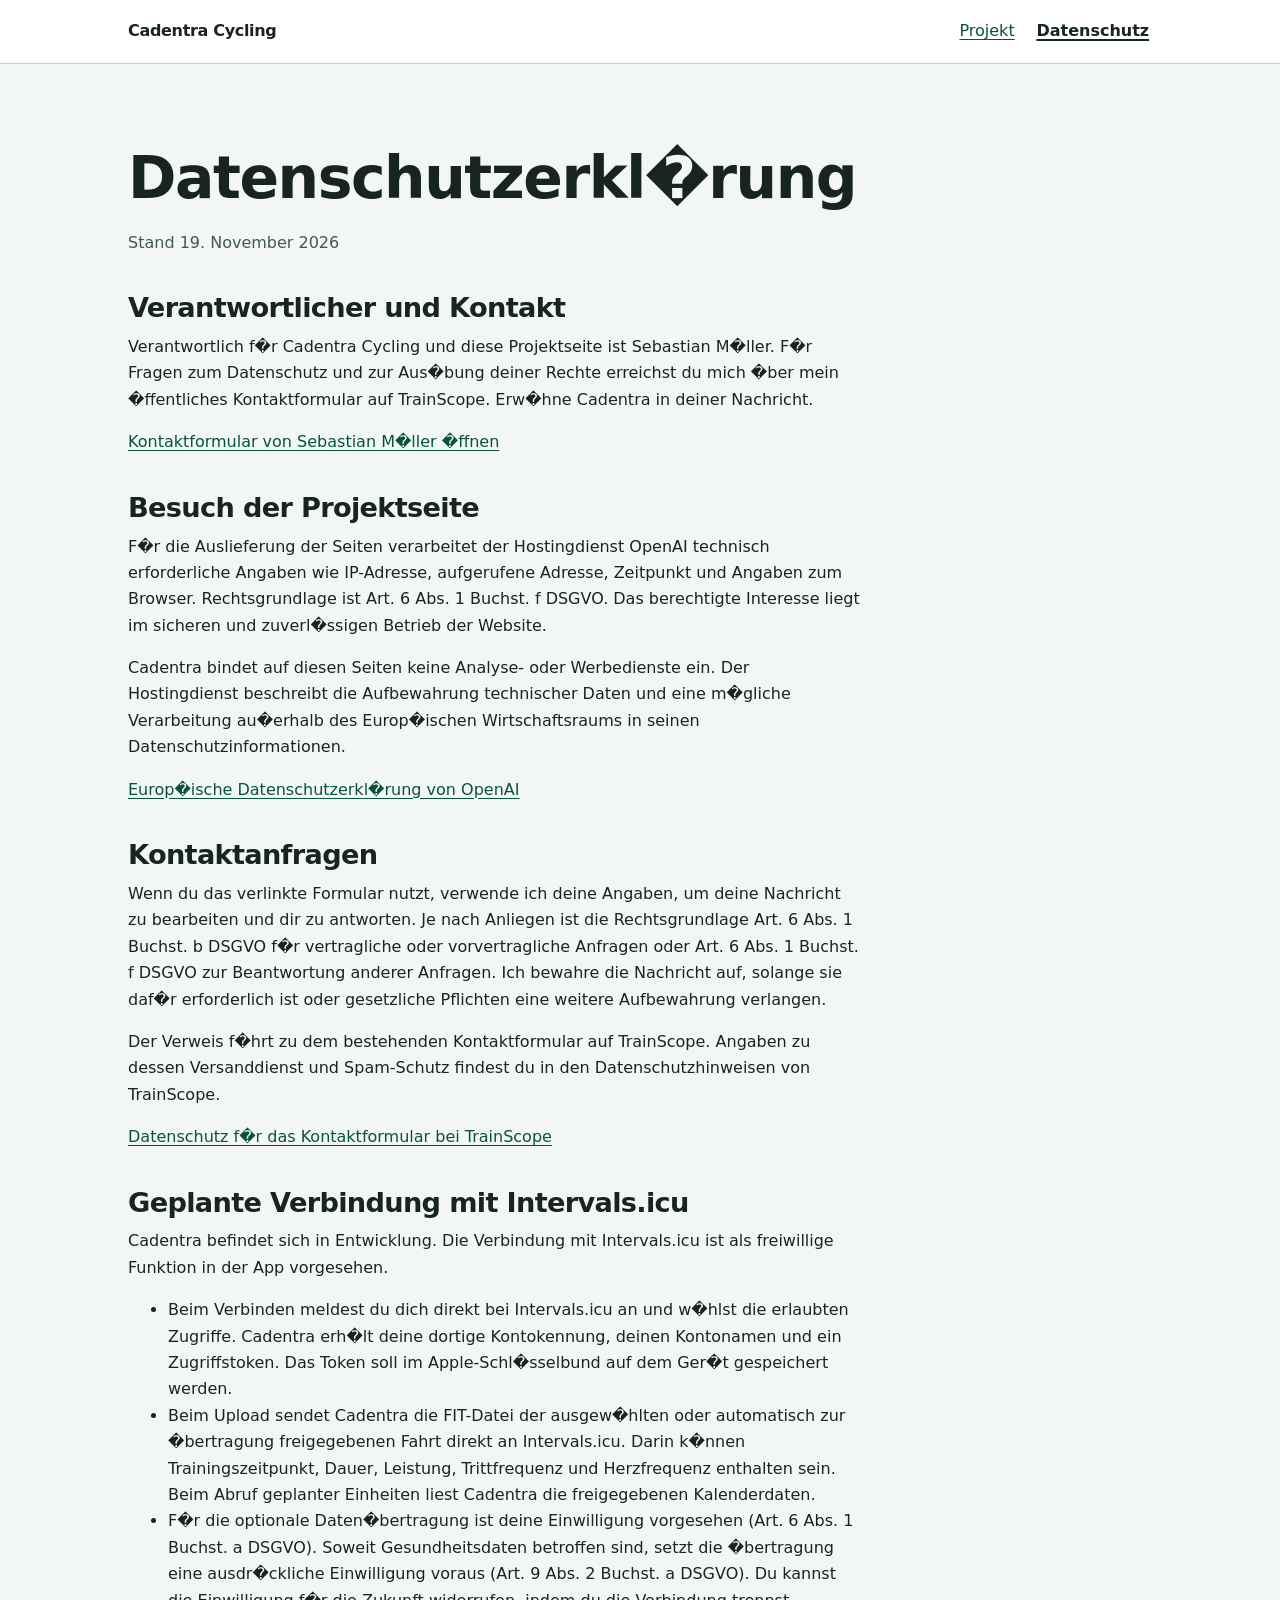
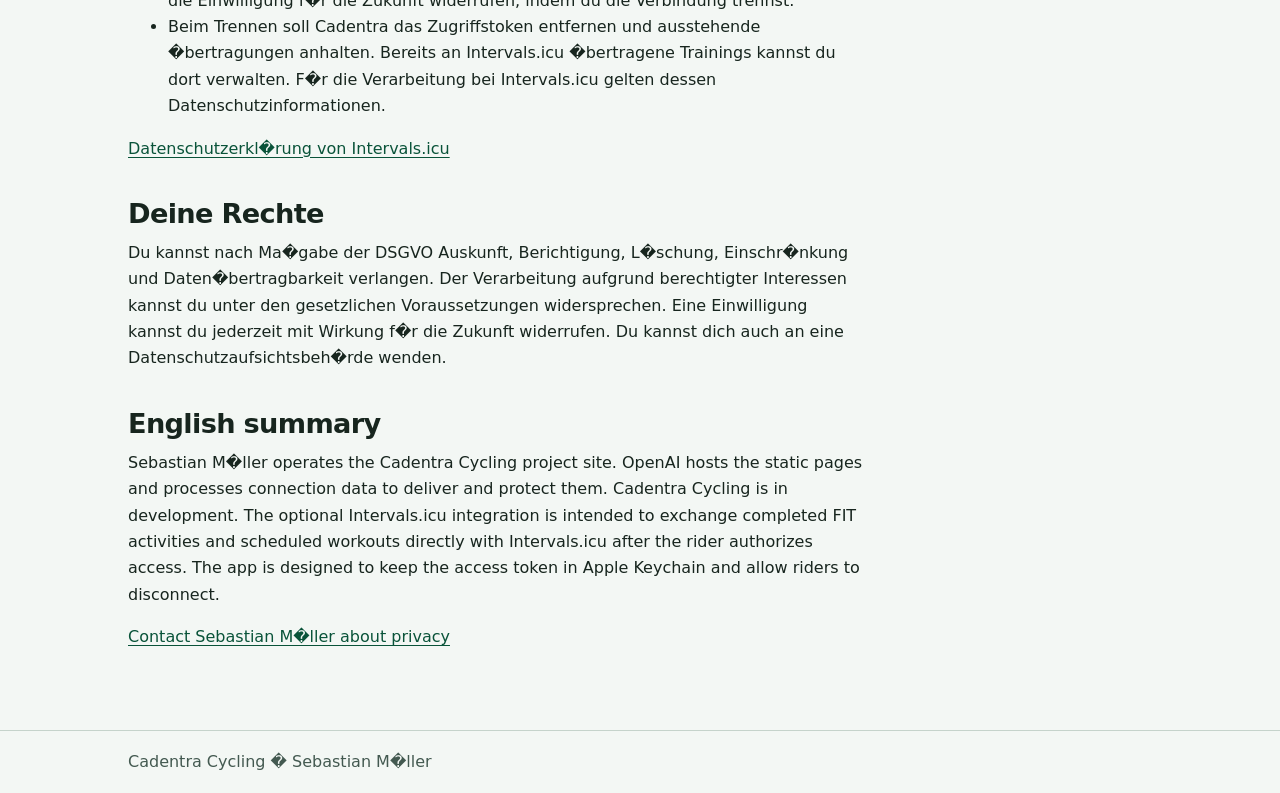
==== datenschutz.html @ d2bd7c32 "Cadentra-Projektseite und Datenschutzerklärung hinzufügen" ====
<!doctype html>
<html lang="de">
<head>
  <meta charset="utf-8">
  <meta name="viewport" content="width=device-width, initial-scale=1">
  <title>Datenschutzerkl�rung - Cadentra Cycling</title>
  <meta name="description" content="Datenschutzerkl�rung f�r die Cadentra-Projektseite und Informationen zur geplanten Intervals.icu-Verbindung.">
  <link rel="stylesheet" href="./styles.css">
</head>
<body>
  <a class="skip" href="#main">Zum Hauptinhalt</a>
  <header class="site-header">
    <div class="wrap header-inner">
      <span class="brand">Cadentra Cycling</span>
      <nav aria-label="Hauptnavigation">
        <ul>
          <li><a href="./">Projekt</a></li>
          <li><a href="./datenschutz.html" aria-current="page">Datenschutz</a></li>
        </ul>
      </nav>
    </div>
  </header>
  <main id="main" class="wrap policy" tabindex="-1">
    <div class="copy">
      <h1>Datenschutzerkl�rung</h1>
      <p class="meta">Stand <time datetime="2026-11-19">19. November 2026</time></p>

      <h2>Verantwortlicher und Kontakt</h2>
      <p>Verantwortlich f�r Cadentra Cycling und diese Projektseite ist Sebastian M�ller. F�r Fragen zum Datenschutz und zur Aus�bung deiner Rechte erreichst du mich �ber mein �ffentliches Kontaktformular auf TrainScope. Erw�hne Cadentra in deiner Nachricht.</p>
      <p><a href="https://trainscope.app/?page=contact">Kontaktformular von Sebastian M�ller �ffnen</a></p>

      <h2>Besuch der Projektseite</h2>
      <p>F�r die Auslieferung der Seiten verarbeitet der Hostingdienst OpenAI technisch erforderliche Angaben wie IP-Adresse, aufgerufene Adresse, Zeitpunkt und Angaben zum Browser. Rechtsgrundlage ist Art. 6 Abs. 1 Buchst. f DSGVO. Das berechtigte Interesse liegt im sicheren und zuverl�ssigen Betrieb der Website.</p>
      <p>Cadentra bindet auf diesen Seiten keine Analyse- oder Werbedienste ein. Der Hostingdienst beschreibt die Aufbewahrung technischer Daten und eine m�gliche Verarbeitung au�erhalb des Europ�ischen Wirtschaftsraums in seinen Datenschutzinformationen.</p>
      <p><a href="https://openai.com/policies/eu-privacy-policy/">Europ�ische Datenschutzerkl�rung von OpenAI</a></p>

      <h2>Kontaktanfragen</h2>
      <p>Wenn du das verlinkte Formular nutzt, verwende ich deine Angaben, um deine Nachricht zu bearbeiten und dir zu antworten. Je nach Anliegen ist die Rechtsgrundlage Art. 6 Abs. 1 Buchst. b DSGVO f�r vertragliche oder vorvertragliche Anfragen oder Art. 6 Abs. 1 Buchst. f DSGVO zur Beantwortung anderer Anfragen. Ich bewahre die Nachricht auf, solange sie daf�r erforderlich ist oder gesetzliche Pflichten eine weitere Aufbewahrung verlangen.</p>
      <p>Der Verweis f�hrt zu dem bestehenden Kontaktformular auf TrainScope. Angaben zu dessen Versanddienst und Spam-Schutz findest du in den Datenschutzhinweisen von TrainScope.</p>
      <p><a href="https://trainscope.app/?page=privacy">Datenschutz f�r das Kontaktformular bei TrainScope</a></p>

      <h2>Geplante Verbindung mit Intervals.icu</h2>
      <p>Cadentra befindet sich in Entwicklung. Die Verbindung mit Intervals.icu ist als freiwillige Funktion in der App vorgesehen.</p>
      <ul>
        <li>Beim Verbinden meldest du dich direkt bei Intervals.icu an und w�hlst die erlaubten Zugriffe. Cadentra erh�lt deine dortige Kontokennung, deinen Kontonamen und ein Zugriffstoken. Das Token soll im Apple-Schl�sselbund auf dem Ger�t gespeichert werden.</li>
        <li>Beim Upload sendet Cadentra die FIT-Datei der ausgew�hlten oder automatisch zur �bertragung freigegebenen Fahrt direkt an Intervals.icu. Darin k�nnen Trainingszeitpunkt, Dauer, Leistung, Trittfrequenz und Herzfrequenz enthalten sein. Beim Abruf geplanter Einheiten liest Cadentra die freigegebenen Kalenderdaten.</li>
        <li>F�r die optionale Daten�bertragung ist deine Einwilligung vorgesehen (Art. 6 Abs. 1 Buchst. a DSGVO). Soweit Gesundheitsdaten betroffen sind, setzt die �bertragung eine ausdr�ckliche Einwilligung voraus (Art. 9 Abs. 2 Buchst. a DSGVO). Du kannst die Einwilligung f�r die Zukunft widerrufen, indem du die Verbindung trennst.</li>
        <li>Beim Trennen soll Cadentra das Zugriffstoken entfernen und ausstehende �bertragungen anhalten. Bereits an Intervals.icu �bertragene Trainings kannst du dort verwalten. F�r die Verarbeitung bei Intervals.icu gelten dessen Datenschutzinformationen.</li>
      </ul>
      <p><a href="https://www.intervals.icu/privacy-policy/">Datenschutzerkl�rung von Intervals.icu</a></p>

      <h2>Deine Rechte</h2>
      <p>Du kannst nach Ma�gabe der DSGVO Auskunft, Berichtigung, L�schung, Einschr�nkung und Daten�bertragbarkeit verlangen. Der Verarbeitung aufgrund berechtigter Interessen kannst du unter den gesetzlichen Voraussetzungen widersprechen. Eine Einwilligung kannst du jederzeit mit Wirkung f�r die Zukunft widerrufen. Du kannst dich auch an eine Datenschutzaufsichtsbeh�rde wenden.</p>

      <div lang="en">
        <h2>English summary</h2>
        <p>Sebastian M�ller operates the Cadentra Cycling project site. OpenAI hosts the static pages and processes connection data to deliver and protect them. Cadentra Cycling is in development. The optional Intervals.icu integration is intended to exchange completed FIT activities and scheduled workouts directly with Intervals.icu after the rider authorizes access. The app is designed to keep the access token in Apple Keychain and allow riders to disconnect.</p>
        <p><a href="https://trainscope.app/?page=contact">Contact Sebastian M�ller about privacy</a></p>
      </div>
    </div>
  </main>
  <footer><div class="wrap">Cadentra Cycling � Sebastian M�ller</div></footer>
</body>
</html>
---- styles.css ----
:root {
  color-scheme: light;
  font-family: system-ui, -apple-system, "Segoe UI", sans-serif;
  color: #17251e;
  background: #f3f7f4;
  line-height: 1.65;
  --ink: #17251e;
  --muted: #435950;
  --border: #c5d3cb;
  --link: #095339;
  --width: 64rem;
}
* { box-sizing: border-box; }
body { margin: 0; }
a { color: var(--link); text-underline-offset: .19em; }
a:hover { text-decoration-thickness: .17em; }
:focus-visible { outline: .2rem solid #086750; outline-offset: .24rem; }
.skip {
  position: absolute;
  left: 1rem;
  top: 1rem;
  z-index: 1;
  padding: .65rem 1rem;
  background: white;
  color: var(--ink);
  transform: translateY(-200%);
}
.skip:focus { transform: none; }
.wrap { width: min(var(--width), calc(100% - 2.5rem)); margin-inline: auto; }
.site-header { border-bottom: 1px solid var(--border); background: #fff; }
.header-inner {
  display: flex;
  align-items: center;
  justify-content: space-between;
  flex-wrap: wrap;
  column-gap: 2rem;
  row-gap: .5rem;
  padding-block: .8rem;
}
.brand { font-weight: 760; letter-spacing: -.02em; }
nav ul { display: flex; flex-wrap: wrap; gap: .4rem 1rem; list-style: none; margin: 0; padding: 0; }
nav a { display: inline-block; padding: .35rem .18rem; }
nav [aria-current="page"] { color: var(--ink); font-weight: 720; text-decoration-thickness: .15em; }
main { padding-block: clamp(2rem, 7vw, 5rem); }
.hero {
  color: #f7fcf8;
  background: #15382a;
  border-radius: 1rem;
  padding: clamp(1.35rem, 5.5vw, 4.25rem);
}
h1, h2 { line-height: 1.19; letter-spacing: -.025em; }
h1 { font-size: clamp(2.25rem, 7vw, 4.6rem); margin: 0 0 1rem; overflow-wrap: anywhere; }
h2 { font-size: clamp(1.25rem, 4vw, 1.7rem); margin-block: 2.25rem .6rem; }
p, ul { margin-block: .6rem 1rem; }
p:last-child { margin-bottom: 0; }
.lead { font-size: clamp(1.12rem, 3vw, 1.38rem); max-width: 41rem; }
.hero a { color: #c9f6df; }
.hero a:focus-visible { outline-color: #c9f6df; }
.copy { max-width: 46rem; }
.project-copy { padding: .45rem clamp(0rem, 5.5vw, 4.25rem) 0; max-width: 53rem; }
.policy h1 { font-size: clamp(2.05rem, 6vw, 3.65rem); }
.meta, footer { color: var(--muted); }
footer { border-top: 1px solid var(--border); padding-block: 1.1rem; }
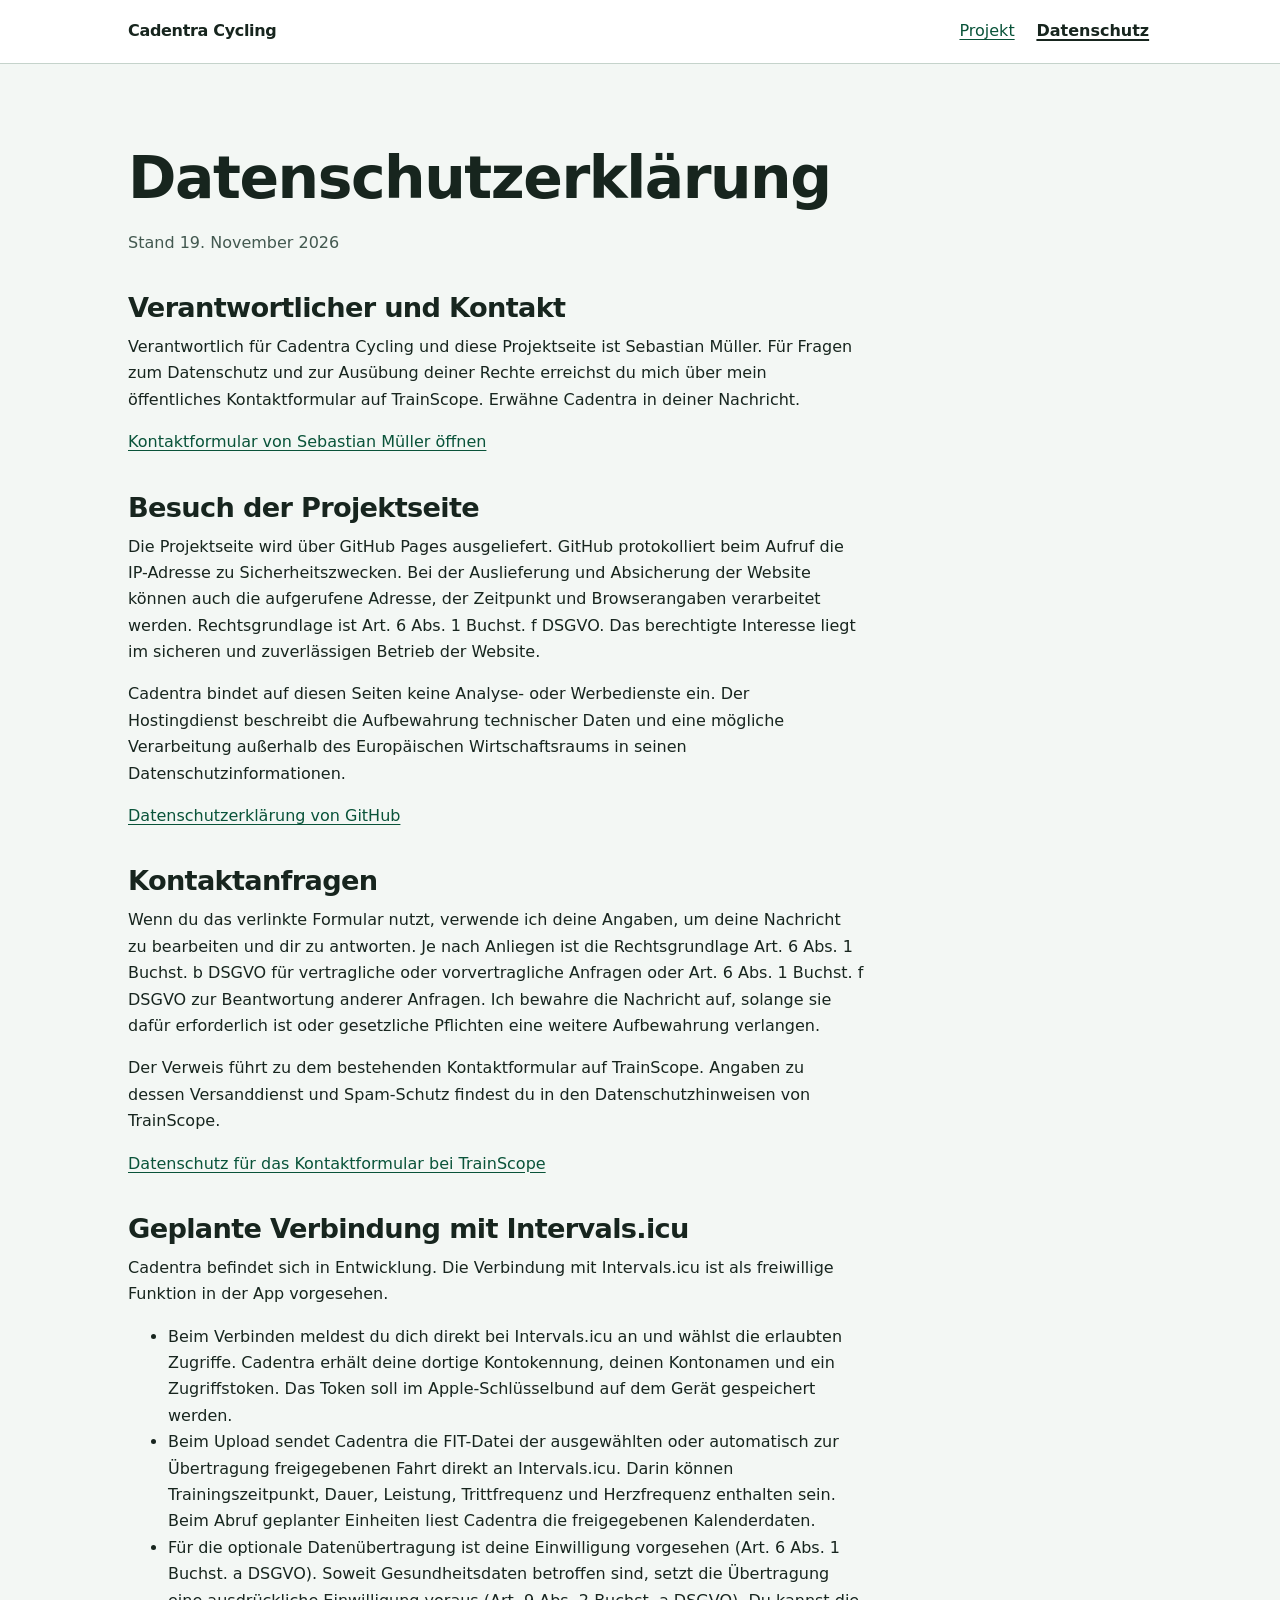
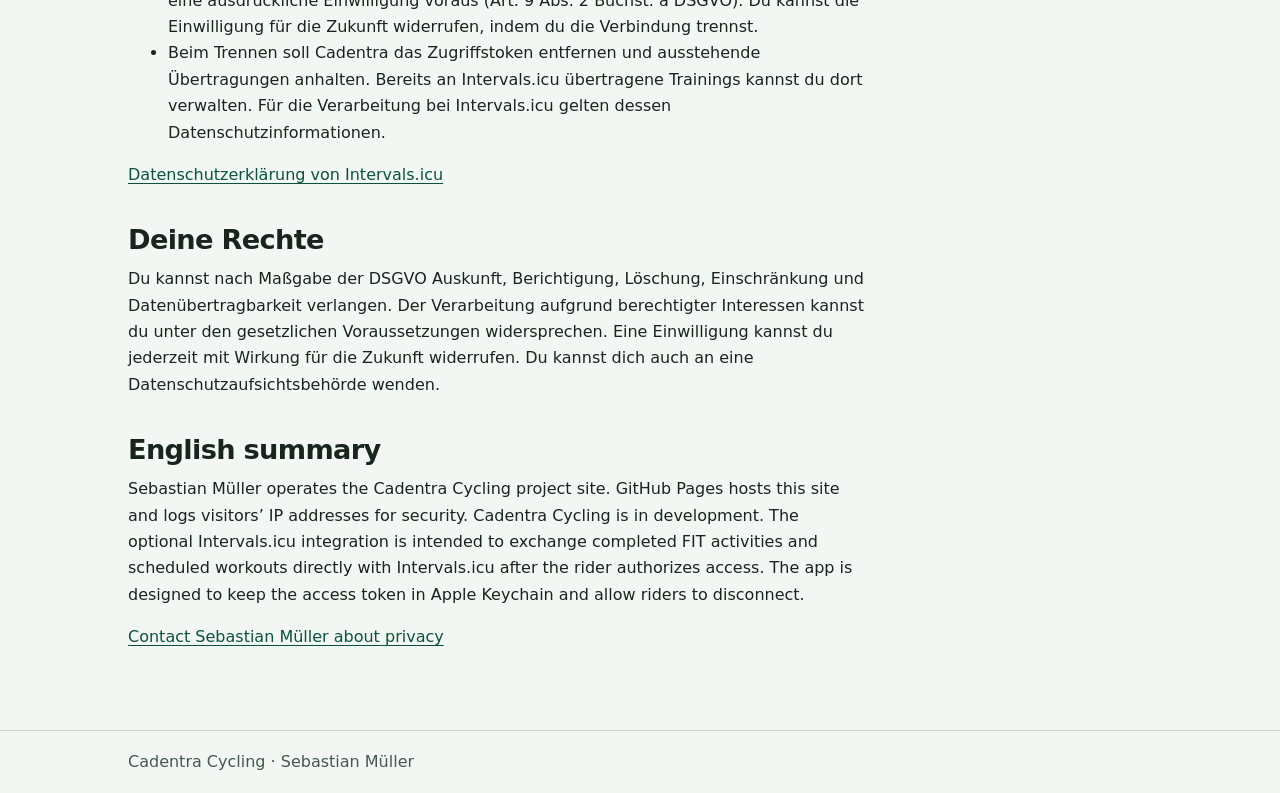
==== commit 683eba47: "GitHub-Pages-Hosting und UTF-8-Text prüfen" ====
--- a/datenschutz.html
+++ b/datenschutz.html
@@ -3,8 +3,8 @@
 <head>
   <meta charset="utf-8">
   <meta name="viewport" content="width=device-width, initial-scale=1">
-  <title>Datenschutzerkl�rung - Cadentra Cycling</title>
-  <meta name="description" content="Datenschutzerkl�rung f�r die Cadentra-Projektseite und Informationen zur geplanten Intervals.icu-Verbindung.">
+  <title>Datenschutzerklärung – Cadentra Cycling</title>
+  <meta name="description" content="Datenschutzerklärung für die Cadentra-Projektseite und Informationen zur geplanten Intervals.icu-Verbindung.">
   <link rel="stylesheet" href="./styles.css">
 </head>
 <body>
@@ -22,44 +22,44 @@
   </header>
   <main id="main" class="wrap policy" tabindex="-1">
     <div class="copy">
-      <h1>Datenschutzerkl�rung</h1>
+      <h1>Datenschutzerklärung</h1>
       <p class="meta">Stand <time datetime="2026-11-19">19. November 2026</time></p>
 
       <h2>Verantwortlicher und Kontakt</h2>
-      <p>Verantwortlich f�r Cadentra Cycling und diese Projektseite ist Sebastian M�ller. F�r Fragen zum Datenschutz und zur Aus�bung deiner Rechte erreichst du mich �ber mein �ffentliches Kontaktformular auf TrainScope. Erw�hne Cadentra in deiner Nachricht.</p>
-      <p><a href="https://trainscope.app/?page=contact">Kontaktformular von Sebastian M�ller �ffnen</a></p>
+      <p>Verantwortlich für Cadentra Cycling und diese Projektseite ist Sebastian Müller. Für Fragen zum Datenschutz und zur Ausübung deiner Rechte erreichst du mich über mein öffentliches Kontaktformular auf TrainScope. Erwähne Cadentra in deiner Nachricht.</p>
+      <p><a href="https://trainscope.app/?page=contact">Kontaktformular von Sebastian Müller öffnen</a></p>
 
       <h2>Besuch der Projektseite</h2>
-      <p>F�r die Auslieferung der Seiten verarbeitet der Hostingdienst OpenAI technisch erforderliche Angaben wie IP-Adresse, aufgerufene Adresse, Zeitpunkt und Angaben zum Browser. Rechtsgrundlage ist Art. 6 Abs. 1 Buchst. f DSGVO. Das berechtigte Interesse liegt im sicheren und zuverl�ssigen Betrieb der Website.</p>
-      <p>Cadentra bindet auf diesen Seiten keine Analyse- oder Werbedienste ein. Der Hostingdienst beschreibt die Aufbewahrung technischer Daten und eine m�gliche Verarbeitung au�erhalb des Europ�ischen Wirtschaftsraums in seinen Datenschutzinformationen.</p>
-      <p><a href="https://openai.com/policies/eu-privacy-policy/">Europ�ische Datenschutzerkl�rung von OpenAI</a></p>
+      <p>Die Projektseite wird über GitHub Pages ausgeliefert. GitHub protokolliert beim Aufruf die IP-Adresse zu Sicherheitszwecken. Bei der Auslieferung und Absicherung der Website können auch die aufgerufene Adresse, der Zeitpunkt und Browserangaben verarbeitet werden. Rechtsgrundlage ist Art. 6 Abs. 1 Buchst. f DSGVO. Das berechtigte Interesse liegt im sicheren und zuverlässigen Betrieb der Website.</p>
+      <p>Cadentra bindet auf diesen Seiten keine Analyse- oder Werbedienste ein. Der Hostingdienst beschreibt die Aufbewahrung technischer Daten und eine mögliche Verarbeitung außerhalb des Europäischen Wirtschaftsraums in seinen Datenschutzinformationen.</p>
+      <p><a href="https://docs.github.com/en/site-policy/privacy-policies/github-general-privacy-statement">Datenschutzerklärung von GitHub</a></p>
 
       <h2>Kontaktanfragen</h2>
-      <p>Wenn du das verlinkte Formular nutzt, verwende ich deine Angaben, um deine Nachricht zu bearbeiten und dir zu antworten. Je nach Anliegen ist die Rechtsgrundlage Art. 6 Abs. 1 Buchst. b DSGVO f�r vertragliche oder vorvertragliche Anfragen oder Art. 6 Abs. 1 Buchst. f DSGVO zur Beantwortung anderer Anfragen. Ich bewahre die Nachricht auf, solange sie daf�r erforderlich ist oder gesetzliche Pflichten eine weitere Aufbewahrung verlangen.</p>
-      <p>Der Verweis f�hrt zu dem bestehenden Kontaktformular auf TrainScope. Angaben zu dessen Versanddienst und Spam-Schutz findest du in den Datenschutzhinweisen von TrainScope.</p>
-      <p><a href="https://trainscope.app/?page=privacy">Datenschutz f�r das Kontaktformular bei TrainScope</a></p>
+      <p>Wenn du das verlinkte Formular nutzt, verwende ich deine Angaben, um deine Nachricht zu bearbeiten und dir zu antworten. Je nach Anliegen ist die Rechtsgrundlage Art. 6 Abs. 1 Buchst. b DSGVO für vertragliche oder vorvertragliche Anfragen oder Art. 6 Abs. 1 Buchst. f DSGVO zur Beantwortung anderer Anfragen. Ich bewahre die Nachricht auf, solange sie dafür erforderlich ist oder gesetzliche Pflichten eine weitere Aufbewahrung verlangen.</p>
+      <p>Der Verweis führt zu dem bestehenden Kontaktformular auf TrainScope. Angaben zu dessen Versanddienst und Spam-Schutz findest du in den Datenschutzhinweisen von TrainScope.</p>
+      <p><a href="https://trainscope.app/?page=privacy">Datenschutz für das Kontaktformular bei TrainScope</a></p>
 
       <h2>Geplante Verbindung mit Intervals.icu</h2>
       <p>Cadentra befindet sich in Entwicklung. Die Verbindung mit Intervals.icu ist als freiwillige Funktion in der App vorgesehen.</p>
       <ul>
-        <li>Beim Verbinden meldest du dich direkt bei Intervals.icu an und w�hlst die erlaubten Zugriffe. Cadentra erh�lt deine dortige Kontokennung, deinen Kontonamen und ein Zugriffstoken. Das Token soll im Apple-Schl�sselbund auf dem Ger�t gespeichert werden.</li>
-        <li>Beim Upload sendet Cadentra die FIT-Datei der ausgew�hlten oder automatisch zur �bertragung freigegebenen Fahrt direkt an Intervals.icu. Darin k�nnen Trainingszeitpunkt, Dauer, Leistung, Trittfrequenz und Herzfrequenz enthalten sein. Beim Abruf geplanter Einheiten liest Cadentra die freigegebenen Kalenderdaten.</li>
-        <li>F�r die optionale Daten�bertragung ist deine Einwilligung vorgesehen (Art. 6 Abs. 1 Buchst. a DSGVO). Soweit Gesundheitsdaten betroffen sind, setzt die �bertragung eine ausdr�ckliche Einwilligung voraus (Art. 9 Abs. 2 Buchst. a DSGVO). Du kannst die Einwilligung f�r die Zukunft widerrufen, indem du die Verbindung trennst.</li>
-        <li>Beim Trennen soll Cadentra das Zugriffstoken entfernen und ausstehende �bertragungen anhalten. Bereits an Intervals.icu �bertragene Trainings kannst du dort verwalten. F�r die Verarbeitung bei Intervals.icu gelten dessen Datenschutzinformationen.</li>
+        <li>Beim Verbinden meldest du dich direkt bei Intervals.icu an und wählst die erlaubten Zugriffe. Cadentra erhält deine dortige Kontokennung, deinen Kontonamen und ein Zugriffstoken. Das Token soll im Apple-Schlüsselbund auf dem Gerät gespeichert werden.</li>
+        <li>Beim Upload sendet Cadentra die FIT-Datei der ausgewählten oder automatisch zur Übertragung freigegebenen Fahrt direkt an Intervals.icu. Darin können Trainingszeitpunkt, Dauer, Leistung, Trittfrequenz und Herzfrequenz enthalten sein. Beim Abruf geplanter Einheiten liest Cadentra die freigegebenen Kalenderdaten.</li>
+        <li>Für die optionale Datenübertragung ist deine Einwilligung vorgesehen (Art. 6 Abs. 1 Buchst. a DSGVO). Soweit Gesundheitsdaten betroffen sind, setzt die Übertragung eine ausdrückliche Einwilligung voraus (Art. 9 Abs. 2 Buchst. a DSGVO). Du kannst die Einwilligung für die Zukunft widerrufen, indem du die Verbindung trennst.</li>
+        <li>Beim Trennen soll Cadentra das Zugriffstoken entfernen und ausstehende Übertragungen anhalten. Bereits an Intervals.icu übertragene Trainings kannst du dort verwalten. Für die Verarbeitung bei Intervals.icu gelten dessen Datenschutzinformationen.</li>
       </ul>
-      <p><a href="https://www.intervals.icu/privacy-policy/">Datenschutzerkl�rung von Intervals.icu</a></p>
+      <p><a href="https://www.intervals.icu/privacy-policy/">Datenschutzerklärung von Intervals.icu</a></p>
 
       <h2>Deine Rechte</h2>
-      <p>Du kannst nach Ma�gabe der DSGVO Auskunft, Berichtigung, L�schung, Einschr�nkung und Daten�bertragbarkeit verlangen. Der Verarbeitung aufgrund berechtigter Interessen kannst du unter den gesetzlichen Voraussetzungen widersprechen. Eine Einwilligung kannst du jederzeit mit Wirkung f�r die Zukunft widerrufen. Du kannst dich auch an eine Datenschutzaufsichtsbeh�rde wenden.</p>
+      <p>Du kannst nach Maßgabe der DSGVO Auskunft, Berichtigung, Löschung, Einschränkung und Datenübertragbarkeit verlangen. Der Verarbeitung aufgrund berechtigter Interessen kannst du unter den gesetzlichen Voraussetzungen widersprechen. Eine Einwilligung kannst du jederzeit mit Wirkung für die Zukunft widerrufen. Du kannst dich auch an eine Datenschutzaufsichtsbehörde wenden.</p>
 
       <div lang="en">
         <h2>English summary</h2>
-        <p>Sebastian M�ller operates the Cadentra Cycling project site. OpenAI hosts the static pages and processes connection data to deliver and protect them. Cadentra Cycling is in development. The optional Intervals.icu integration is intended to exchange completed FIT activities and scheduled workouts directly with Intervals.icu after the rider authorizes access. The app is designed to keep the access token in Apple Keychain and allow riders to disconnect.</p>
-        <p><a href="https://trainscope.app/?page=contact">Contact Sebastian M�ller about privacy</a></p>
+        <p>Sebastian Müller operates the Cadentra Cycling project site. GitHub Pages hosts this site and logs visitors’ IP addresses for security. Cadentra Cycling is in development. The optional Intervals.icu integration is intended to exchange completed FIT activities and scheduled workouts directly with Intervals.icu after the rider authorizes access. The app is designed to keep the access token in Apple Keychain and allow riders to disconnect.</p>
+        <p><a href="https://trainscope.app/?page=contact">Contact Sebastian Müller about privacy</a></p>
       </div>
     </div>
   </main>
-  <footer><div class="wrap">Cadentra Cycling � Sebastian M�ller</div></footer>
+  <footer><div class="wrap">Cadentra Cycling · Sebastian Müller</div></footer>
 </body>
 </html>
 
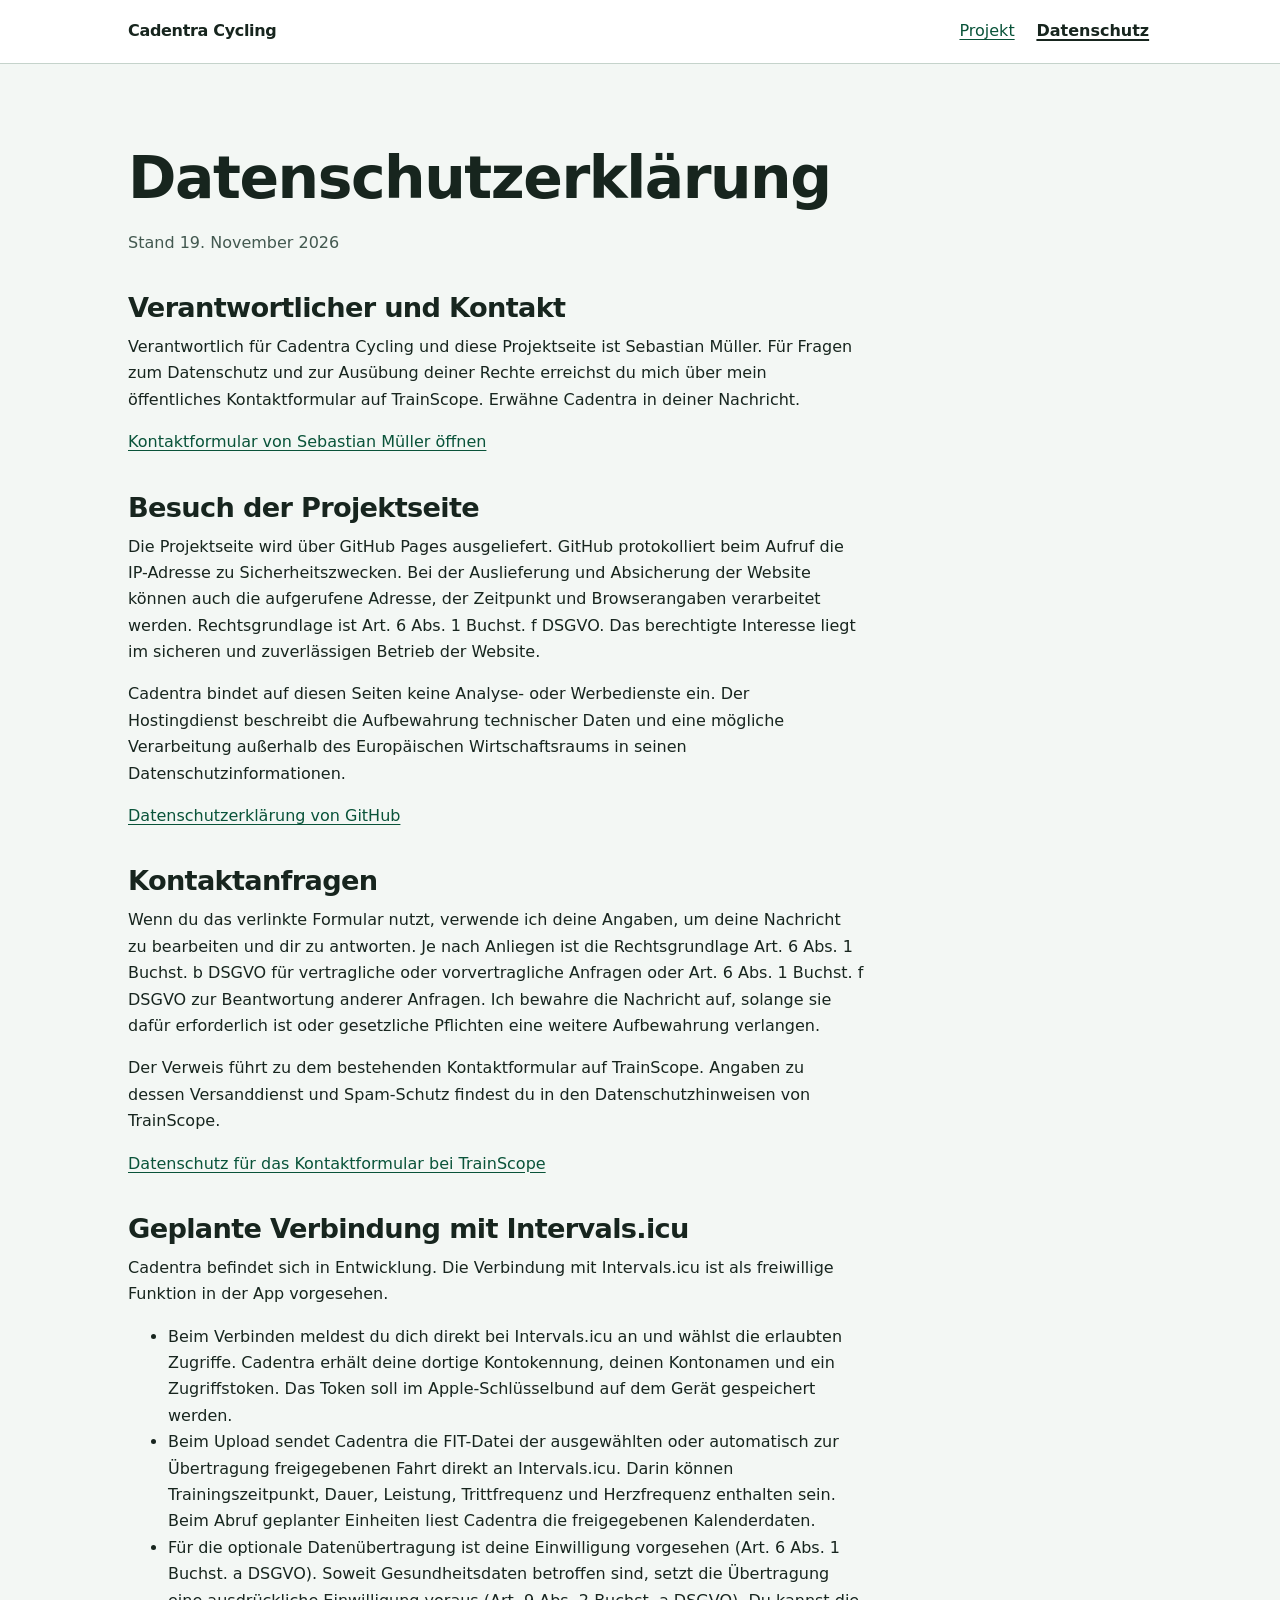
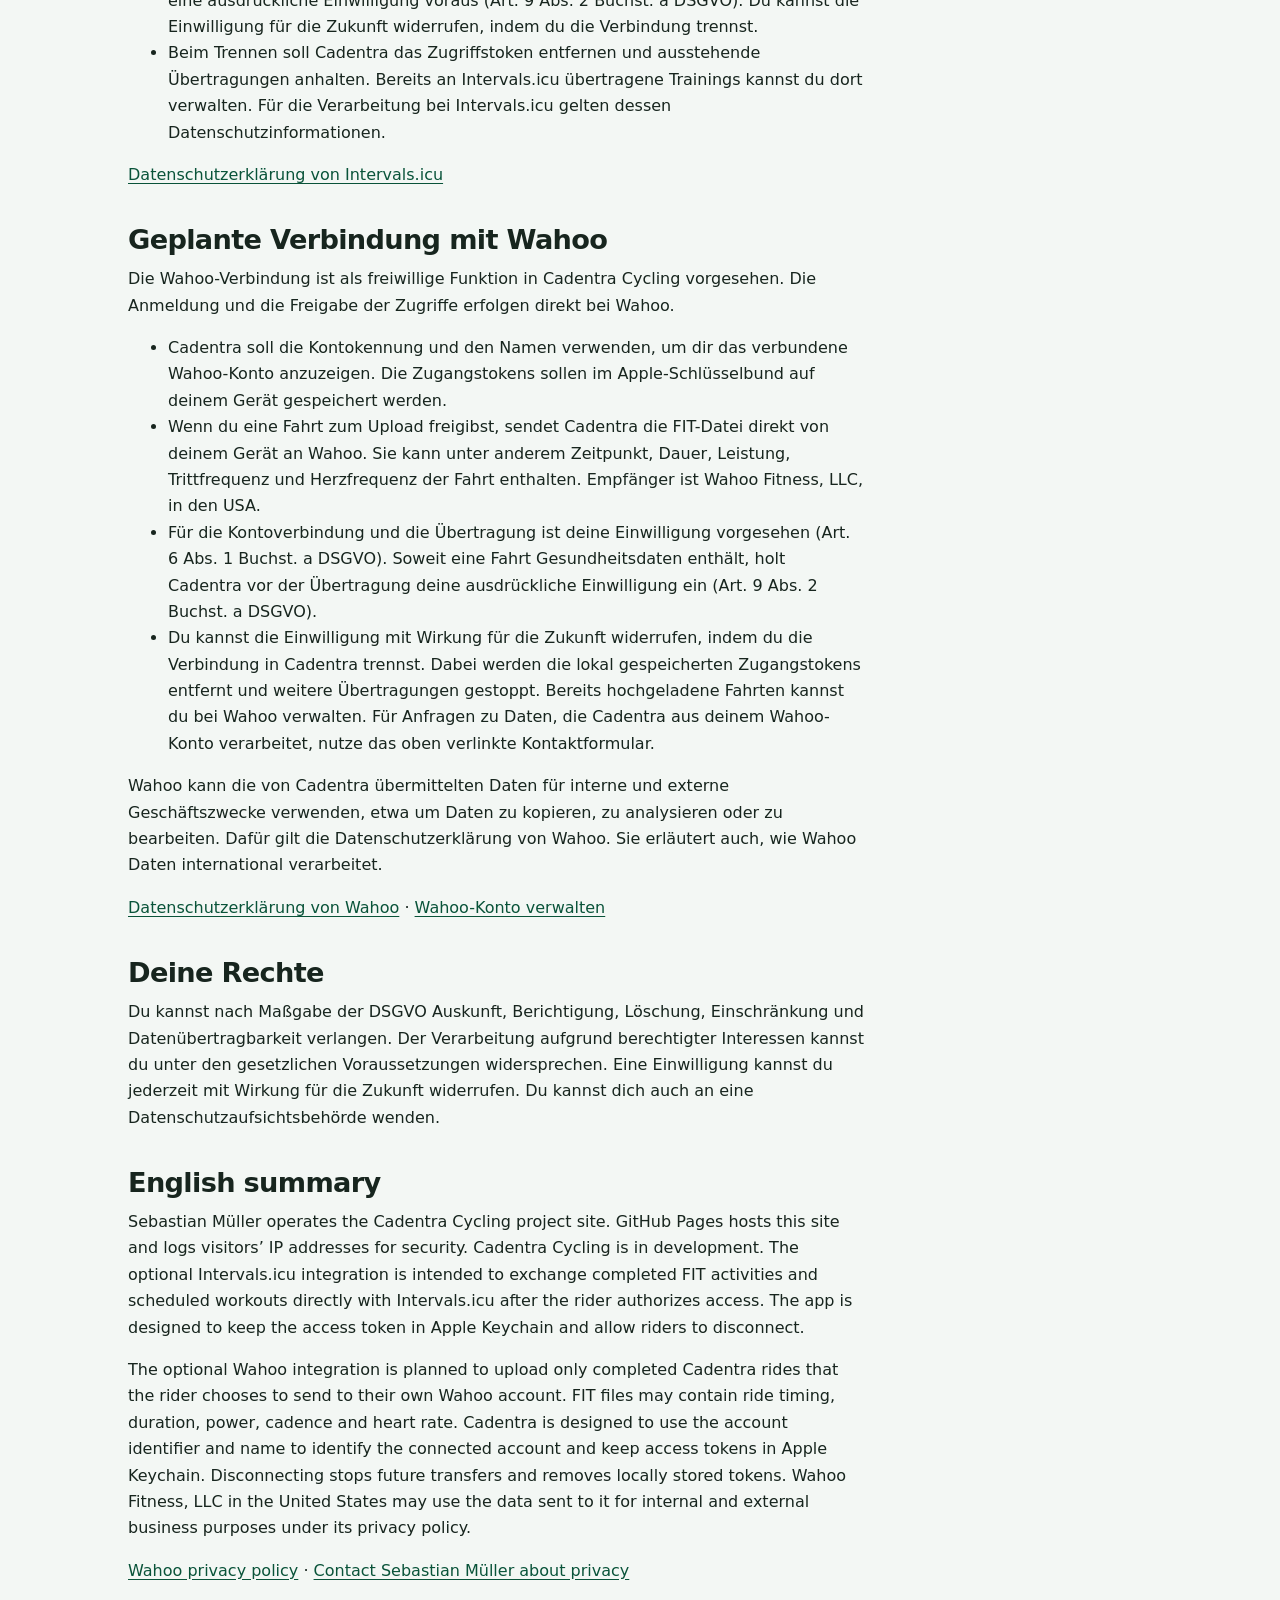
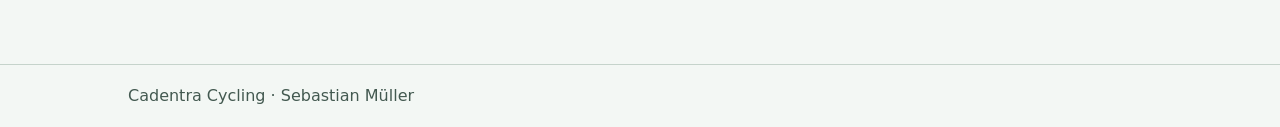
==== commit 855c5418: "Wahoo-Anbindung und OAuth-Ruecksprung fuer Cadentra ergaenzen" ====
--- a/datenschutz.html
+++ b/datenschutz.html
@@ -4,7 +4,7 @@
   <meta charset="utf-8">
   <meta name="viewport" content="width=device-width, initial-scale=1">
   <title>Datenschutzerklärung – Cadentra Cycling</title>
-  <meta name="description" content="Datenschutzerklärung für die Cadentra-Projektseite und Informationen zur geplanten Intervals.icu-Verbindung.">
+  <meta name="description" content="Datenschutzerklärung für die Cadentra-Projektseite und die geplanten Verbindungen zu Intervals.icu und Wahoo.">
   <link rel="stylesheet" href="./styles.css">
 </head>
 <body>
@@ -49,13 +49,25 @@
       </ul>
       <p><a href="https://www.intervals.icu/privacy-policy/">Datenschutzerklärung von Intervals.icu</a></p>
 
+      <h2 id="wahoo">Geplante Verbindung mit Wahoo</h2>
+      <p>Die Wahoo-Verbindung ist als freiwillige Funktion in Cadentra Cycling vorgesehen. Die Anmeldung und die Freigabe der Zugriffe erfolgen direkt bei Wahoo.</p>
+      <ul>
+        <li>Cadentra soll die Kontokennung und den Namen verwenden, um dir das verbundene Wahoo-Konto anzuzeigen. Die Zugangstokens sollen im Apple-Schlüsselbund auf deinem Gerät gespeichert werden.</li>
+        <li>Wenn du eine Fahrt zum Upload freigibst, sendet Cadentra die FIT-Datei direkt von deinem Gerät an Wahoo. Sie kann unter anderem Zeitpunkt, Dauer, Leistung, Trittfrequenz und Herzfrequenz der Fahrt enthalten. Empfänger ist Wahoo Fitness, LLC, in den USA.</li>
+        <li>Für die Kontoverbindung und die Übertragung ist deine Einwilligung vorgesehen (Art. 6 Abs. 1 Buchst. a DSGVO). Soweit eine Fahrt Gesundheitsdaten enthält, holt Cadentra vor der Übertragung deine ausdrückliche Einwilligung ein (Art. 9 Abs. 2 Buchst. a DSGVO).</li>
+        <li>Du kannst die Einwilligung mit Wirkung für die Zukunft widerrufen, indem du die Verbindung in Cadentra trennst. Dabei werden die lokal gespeicherten Zugangstokens entfernt und weitere Übertragungen gestoppt. Bereits hochgeladene Fahrten kannst du bei Wahoo verwalten. Für Anfragen zu Daten, die Cadentra aus deinem Wahoo-Konto verarbeitet, nutze das oben verlinkte Kontaktformular.</li>
+      </ul>
+      <p>Wahoo kann die von Cadentra übermittelten Daten für interne und externe Geschäftszwecke verwenden, etwa um Daten zu kopieren, zu analysieren oder zu bearbeiten. Dafür gilt die Datenschutzerklärung von Wahoo. Sie erläutert auch, wie Wahoo Daten international verarbeitet.</p>
+      <p><a href="https://de-eu.wahoofitness.com/privacy-policy">Datenschutzerklärung von Wahoo</a> · <a href="https://support.wahoofitness.com/hc/en-us/articles/14467611662482-Account-management-Wahoo-app">Wahoo-Konto verwalten</a></p>
+
       <h2>Deine Rechte</h2>
       <p>Du kannst nach Maßgabe der DSGVO Auskunft, Berichtigung, Löschung, Einschränkung und Datenübertragbarkeit verlangen. Der Verarbeitung aufgrund berechtigter Interessen kannst du unter den gesetzlichen Voraussetzungen widersprechen. Eine Einwilligung kannst du jederzeit mit Wirkung für die Zukunft widerrufen. Du kannst dich auch an eine Datenschutzaufsichtsbehörde wenden.</p>
 
       <div lang="en">
         <h2>English summary</h2>
         <p>Sebastian Müller operates the Cadentra Cycling project site. GitHub Pages hosts this site and logs visitors’ IP addresses for security. Cadentra Cycling is in development. The optional Intervals.icu integration is intended to exchange completed FIT activities and scheduled workouts directly with Intervals.icu after the rider authorizes access. The app is designed to keep the access token in Apple Keychain and allow riders to disconnect.</p>
-        <p><a href="https://trainscope.app/?page=contact">Contact Sebastian Müller about privacy</a></p>
+        <p>The optional Wahoo integration is planned to upload only completed Cadentra rides that the rider chooses to send to their own Wahoo account. FIT files may contain ride timing, duration, power, cadence and heart rate. Cadentra is designed to use the account identifier and name to identify the connected account and keep access tokens in Apple Keychain. Disconnecting stops future transfers and removes locally stored tokens. Wahoo Fitness, LLC in the United States may use the data sent to it for internal and external business purposes under its privacy policy.</p>
+        <p><a href="https://eu.wahoofitness.com/privacy-policy">Wahoo privacy policy</a> · <a href="https://trainscope.app/?page=contact">Contact Sebastian Müller about privacy</a></p>
       </div>
     </div>
   </main>
